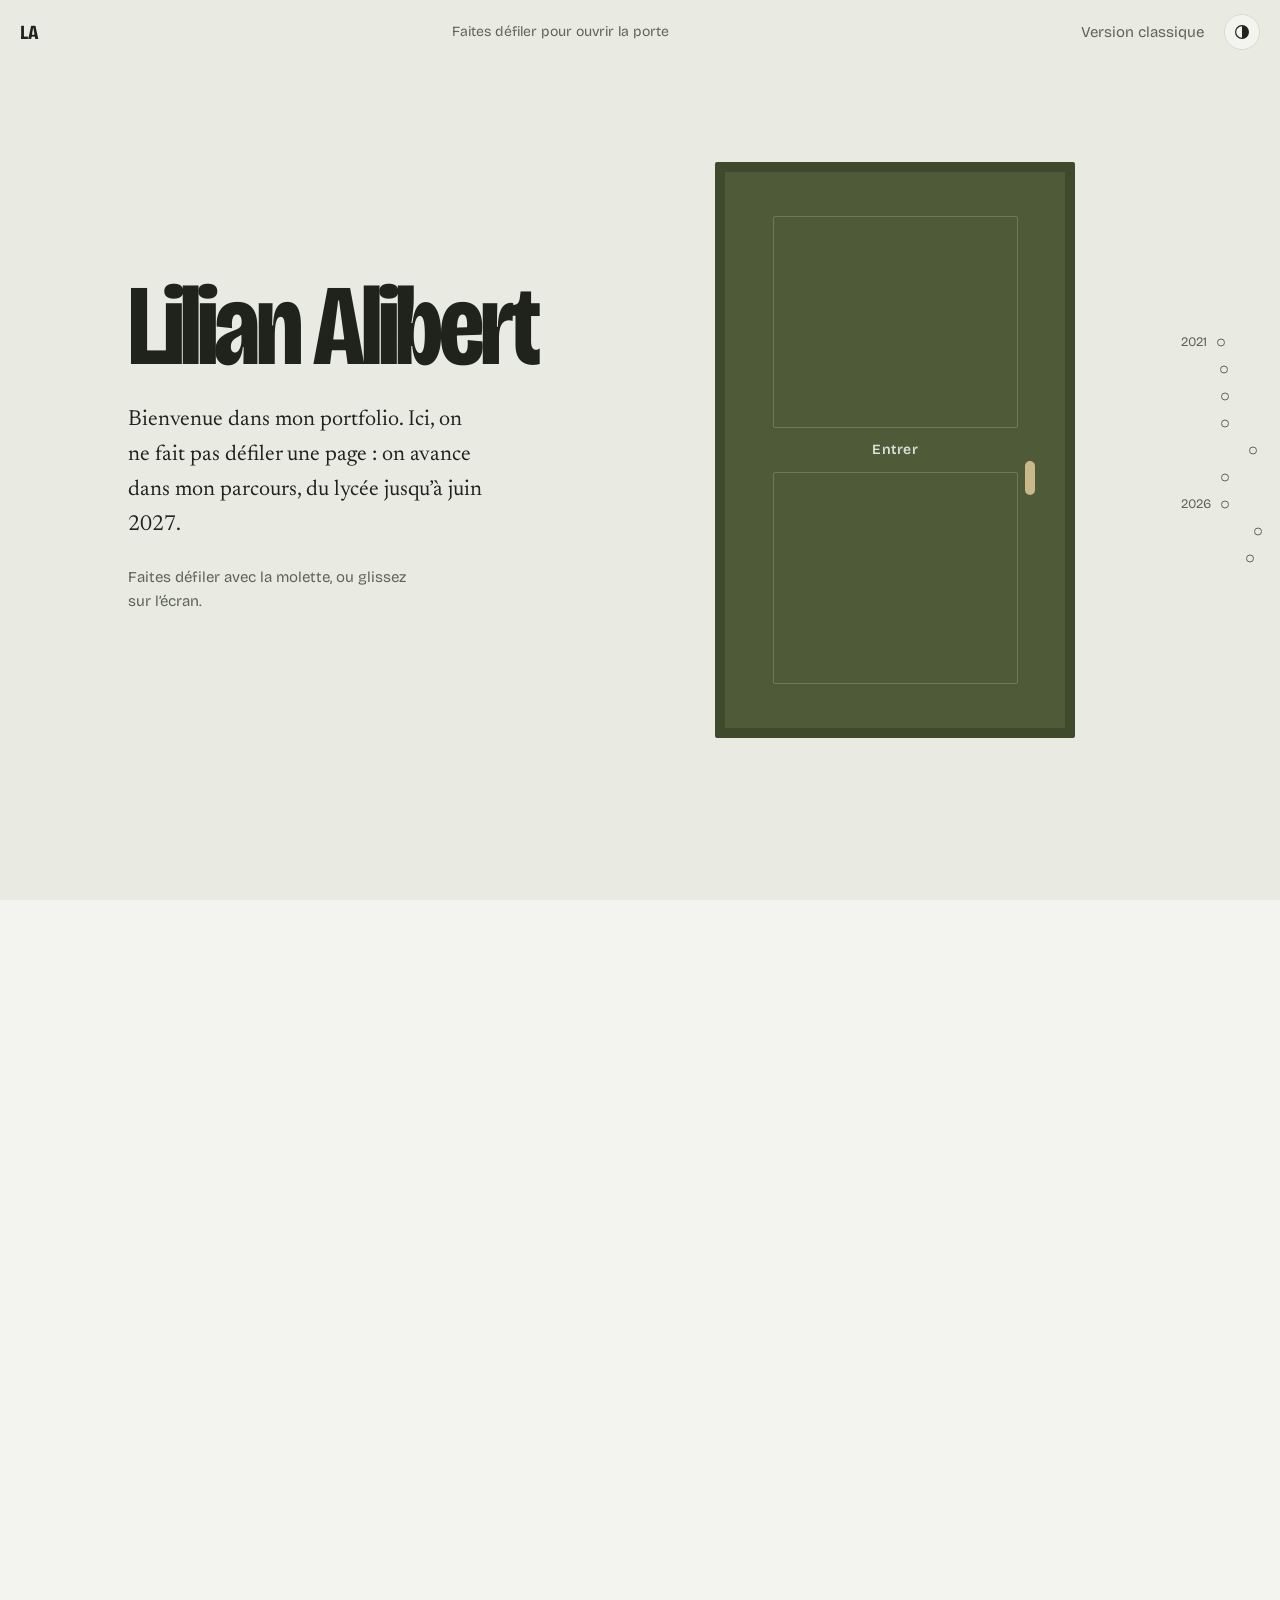
==== voyage/index.html @ 975fdd89 "Ajout du voyage en 3D" ====
<!doctype html>
<html lang="fr">
<head>
<meta charset="utf-8">
<meta name="viewport" content="width=device-width, initial-scale=1">
<title>Le voyage, parcours de Lilian Alibert</title>
<meta name="description" content="Mon parcours en 3D : on avance du lycée jusqu’à juin 2027, porte après porte.">
<link rel="canonical" href="https://alibertlilian16-wq.github.io/voyage/">
<meta property="og:type" content="website">
<meta property="og:locale" content="fr_FR">
<meta property="og:title" content="Le voyage, parcours de Lilian Alibert">
<meta property="og:description" content="Mon parcours en 3D, du lycée jusqu’à juin 2027.">
<meta property="og:url" content="https://alibertlilian16-wq.github.io/voyage/">
<meta property="og:image" content="https://alibertlilian16-wq.github.io/img/apercu.png">
<meta name="theme-color" content="#F3F4F0" media="(prefers-color-scheme: light)">
<meta name="theme-color" content="#161913" media="(prefers-color-scheme: dark)">
<link rel="icon" href="../img/favicon.svg" type="image/svg+xml">
<link rel="preload" href="../fonts/bricolage.woff2" as="font" type="font/woff2" crossorigin>
<link rel="preload" href="../fonts/newsreader.woff2" as="font" type="font/woff2" crossorigin>
<link rel="stylesheet" href="voyage.css">
<script>
  try { var t = localStorage.getItem('theme'); if (t) document.documentElement.dataset.theme = t; } catch (e) {}
  if (matchMedia('(prefers-reduced-motion: reduce)').matches) document.documentElement.classList.add('flat');
</script>
</head>
<body>
<header class="bar">
  <a class="bar__mark" href="../" aria-label="Retour au portfolio">LA</a>
  <p class="bar__hint" id="hint" aria-hidden="true">Faites défiler pour ouvrir la porte</p>
  <a class="bar__link" href="../">Version classique</a>
  <button class="bar__theme" type="button" aria-label="Changer de thème" title="Changer de thème">
    <svg viewBox="0 0 24 24" width="18" height="18" aria-hidden="true"><circle cx="12" cy="12" r="8.5" fill="none" stroke="currentColor" stroke-width="1.6"/><path d="M12 3.5a8.5 8.5 0 0 1 0 17z" fill="currentColor"/></svg>
  </button>
</header>

<div class="track" id="track" aria-hidden="true"></div>

<main class="stage">
<div class="world" id="stage">
  <div class="floor" aria-hidden="true"></div>

  <section class="plane door" aria-labelledby="bienvenue">
    <div class="door__text">
      <h1 id="bienvenue">Lilian Alibert</h1>
      <p>Bienvenue dans mon portfolio. Ici, on ne fait pas défiler une page&nbsp;: on avance dans mon parcours, du lycée jusqu’à juin 2027.</p>
      <p class="door__how">Faites défiler avec la molette, ou glissez sur l’écran.</p>
    </div>
    <div class="door__wall door__wall--l" aria-hidden="true"></div>
    <div class="door__wall door__wall--r" aria-hidden="true"></div>
    <div class="door__wall door__wall--t" aria-hidden="true"></div>
    <div class="door__wall door__wall--b" aria-hidden="true"></div>
    <div class="door__frame" aria-hidden="true">
      <div class="door__leaf"><span class="door__handle"></span><span class="door__plate">Entrer</span></div>
    </div>
  </section>

  <article class="plane station" data-tri="2021-09" data-rail="2021">
    <p class="station__when">2021 – 2024</p>
    <h2>Bac STMG, option mercatique</h2>
    <p class="station__where">Lycée Louis-Rascol, Albi</p>
    <p>Mes premiers cours de marketing et de vente. Je l’obtiens en 2024 avec la mention bien.</p>
    <span class="station__big" aria-hidden="true">2021</span>
  </article>

  <article class="plane station" data-tri="2022-09" data-rail="2022">
    <p class="station__when">2022 – 2023</p>
    <h2>Entraîneur bénévole d’athlétisme</h2>
    <p class="station__where">Athlé Brens-Gaillac</p>
    <p>Pendant une saison, j’entraîne le groupe jeunes du club&nbsp;: je prépare les séances et je les accompagne en compétition. Ma première expérience d’encadrement.</p>
    <span class="station__big" aria-hidden="true">2022</span>
  </article>

  <article class="plane station" data-tri="2023-10" data-rail="2023">
    <p class="station__when">Octobre 2023</p>
    <h2>Une semaine en concession</h2>
    <p class="station__where">Jean Rouyer Automobiles, Les Sables-d’Olonne</p>
    <p>Je suis une vente de voiture de bout en bout, du premier contact avec le client jusqu’à la signature.</p>
    <span class="station__big" aria-hidden="true">2023</span>
  </article>

  <article class="plane station" data-tri="2024-09" data-rail="2024">
    <p class="station__when">Septembre 2024</p>
    <h2>J’entre en BUT Techniques de Commercialisation</h2>
    <p class="station__where">IUT Montpellier-Sète</p>
    <p>Trois ans pour apprendre à vendre, à négocier et à suivre des clients dans la durée. Les deux dernières années, en alternance.</p>
    <span class="station__big" aria-hidden="true">2024</span>
  </article>

  <article class="plane station station--key" data-tri="2024-12" data-rail="Déc. 2024">
    <p class="station__when">Décembre 2024</p>
    <h2>Le déclic</h2>
    <p class="station__where">ERA Immobilier, Gaillac, deux semaines</p>
    <p>Prospection, négociation, vente, montage du dossier&nbsp;: je vois ce qu’une vente représente pour les gens en face, vendeur comme acheteur. C’est là que je décide de faire ce métier.</p>
    <span class="station__big" aria-hidden="true">ERA</span>
  </article>

  <article class="plane station" data-tri="2025-09" data-rail="2025">
    <p class="station__when">Septembre 2025</p>
    <h2>Alternance&nbsp;: je déploie ProxiDon</h2>
    <p class="station__where">Banque Alimentaire de l’Hérault</p>
    <p>Je prospecte des commerces dans tout l’Hérault pour qu’ils donnent leurs invendus à des associations proches, puis je fais en sorte que les dons durent. Pour tenir le rythme des relances, je conçois mon propre outil.</p>
    <blockquote>«&nbsp;Dans le don alimentaire, on ne vend rien. On remercie d’abord, on propose, et on laisse toujours une porte de sortie.&nbsp;»</blockquote>
    <span class="station__big" aria-hidden="true">2025</span>
  </article>

  <article class="plane station" data-tri="2026-03" data-rail="2026">
    <p class="station__when">2026</p>
    <h2>La communication d’une épicerie étudiante</h2>
    <p class="station__where">Banque Alimentaire et RAYON&nbsp;34, Montpellier</p>
    <p>J’audite les réseaux sociaux de la Banque Alimentaire et du RAYON&nbsp;34, son épicerie sociale étudiante, puis j’écris la charte de leurs publications&nbsp;: trois gabarits simples, deux couleurs, un ton.</p>
    <div class="station__swatches" aria-hidden="true"><span style="--c:#3435FF"></span><span style="--c:#FF8200"></span></div>
    <span class="station__big" aria-hidden="true">2026</span>
  </article>

  <article class="plane station" data-tri="2026-09" data-rail="Sept. 2026">
    <p class="station__when">Septembre 2026</p>
    <h2>Je crée La Pierre Juste</h2>
    <p class="station__where">lapierrejuste.fr</p>
    <p>Un site gratuit qui explique les prix de l’immobilier à Montpellier, quartier par quartier, à partir des ventes réellement signées devant notaire. Je le construis seul et je le fais évoluer toute l’année.</p>
    <a class="station__link" href="https://lapierrejuste.fr" rel="noopener">Visiter lapierrejuste.fr</a>
    <span class="station__big" aria-hidden="true">LPJ</span>
  </article>

  <section class="plane station station--end" data-tri="2027-06" data-rail="Juin 2027" aria-labelledby="fin">
    <p class="station__when">21 juin 2027</p>
    <h2 id="fin">La prochaine porte</h2>
    <p>Diplômé, je cherche mon premier poste dans l’immobilier à Montpellier, en CDI&nbsp;: en agence ou chez un promoteur.</p>
    <div class="station__actions">
      <a class="btn btn--main" href="../cv/CV_Lilian_Alibert_Immobilier.pdf" download>Télécharger mon CV</a>
      <a class="btn" href="mailto:alibert.lilian16@gmail.com">M’écrire</a>
    </div>
    <p class="station__mail">alibert.lilian16@gmail.com</p>
    <p class="station__small"><a href="../">Voir la version classique</a> · <a href="#" id="restart">Revenir au début</a></p>
    <span class="station__big" aria-hidden="true">2027</span>
  </section>
</div>
</main>

<nav class="rail" aria-label="Étapes du parcours"><ol id="rail"></ol></nav>

<script src="voyage.js" defer></script>
</body>
</html>
---- voyage/voyage.css ----
@font-face { font-family: "Bricolage"; src: url("../fonts/bricolage.woff2") format("woff2-variations"); font-weight: 200 800; font-stretch: 75% 100%; font-display: swap; }
@font-face { font-family: "Newsreader"; src: url("../fonts/newsreader.woff2") format("woff2-variations"); font-weight: 200 800; font-display: swap; }
@font-face { font-family: "Newsreader"; src: url("../fonts/newsreader-italic.woff2") format("woff2-variations"); font-weight: 200 800; font-style: italic; font-display: swap; }

/* Un couloir en profondeur : la molette fait avancer la caméra, les étapes arrivent face à soi. */
:root {
  --bg: #F3F4F0; --surface: #FFFFFF; --ink: #1F231C; --muted: #5F6556;
  --line: #D6DACC; --olive: #4F5B38; --olive-soft: #E1E6D5; --on-olive: #F6F7F2;
  --wall: #E9EBE3; --door: #4F5B38; --door-edge: #3E4A2B; --glow: #FFF6DE;
  --display: "Bricolage", "Helvetica Neue", Arial, sans-serif;
  --text: "Newsreader", Georgia, serif;
  color-scheme: light;
}
@media (prefers-color-scheme: dark) {
  :root:not([data-theme="light"]) {
    --bg: #161913; --surface: #1E221A; --ink: #E7E9E0; --muted: #A2A897; --line: #2E3427;
    --olive: #AEBB82; --olive-soft: #283020; --on-olive: #161913;
    --wall: #1B1F17; --door: #3E4A2B; --door-edge: #2C3520; --glow: #4A4632;
    color-scheme: dark;
  }
}
:root[data-theme="dark"] {
  --bg: #161913; --surface: #1E221A; --ink: #E7E9E0; --muted: #A2A897; --line: #2E3427;
  --olive: #AEBB82; --olive-soft: #283020; --on-olive: #161913;
  --wall: #1B1F17; --door: #3E4A2B; --door-edge: #2C3520; --glow: #4A4632;
  color-scheme: dark;
}

*, *::before, *::after { box-sizing: border-box; }
html { -webkit-text-size-adjust: 100%; }
body { margin: 0; background: var(--bg); color: var(--ink); font: 19px/1.6 var(--text); }
a { color: inherit; }
:focus-visible { outline: 2px solid var(--olive); outline-offset: 3px; border-radius: 4px; }
h1, h2 { font-family: var(--display); margin: 0; letter-spacing: -0.02em; }
p { margin: 0 0 .8em; }

/* Barre du haut */
.bar { position: fixed; z-index: 20; top: 0; left: 0; right: 0; display: flex; align-items: center; gap: 20px; padding: 14px max(20px, env(safe-area-inset-right, 0px)) 14px max(20px, env(safe-area-inset-left, 0px)); font-family: var(--display); }
.bar__mark { font-weight: 700; font-stretch: 80%; font-size: 20px; text-decoration: none; }
.bar__hint { margin: 0 auto; font-size: 14px; color: var(--muted); transition: opacity .4s; }
.bar__link { font-size: 15px; color: var(--muted); text-decoration: none; }
.bar__link:hover { color: var(--ink); }
.bar__theme { background: var(--bg); border: 1px solid var(--line); color: var(--ink); width: 36px; height: 36px; border-radius: 50%; display: grid; place-items: center; cursor: pointer; }

/* La piste de défilement donne la hauteur ; la scène reste fixe. */
.track { position: relative; width: 1px; pointer-events: none; }
.track i { position: absolute; left: 0; height: 1px; width: 1px; }


.stage { position: fixed; inset: 0; overflow: hidden; perspective: 1000px; perspective-origin: 50% 45%; }
.world { position: absolute; inset: 0; transform-style: preserve-3d; }
.plane { position: absolute; left: 50%; top: 50%; transform-style: preserve-3d; will-change: transform, opacity; backface-visibility: hidden; }

/* Le sol : des lignes qui défilent vers soi */
.floor {
  position: absolute; left: 50%; top: calc(50% + 34vh); width: 400vw; height: 7000px; margin-left: -200vw;
  transform-origin: 50% 0; transform: rotateX(-90deg);
  background-image: linear-gradient(var(--line) 1px, transparent 1px), linear-gradient(90deg, var(--line) 1px, transparent 1px);
  background-size: 180px 180px;
  -webkit-mask-image: linear-gradient(to bottom, #000 0%, rgba(0,0,0,.6) 30%, transparent 75%);
          mask-image: linear-gradient(to bottom, #000 0%, rgba(0,0,0,.6) 30%, transparent 75%);
}

/* La porte d'entrée */
.door { width: 100vw; height: 100vh; margin: -50vh 0 0 -50vw; }
.door { --fw: min(30vw, 360px); --fh: min(64vh, 620px); --fr: 16vw; --fy: 50vh; }
.door__wall { position: absolute; background: var(--wall); }
.door__wall--l { left: 0; top: 0; bottom: 0; right: calc(var(--fr) + var(--fw)); }
.door__wall--r { right: 0; top: 0; bottom: 0; width: var(--fr); }
.door__wall--t { right: var(--fr); width: var(--fw); top: 0; height: calc(var(--fy) - var(--fh) / 2); }
.door__wall--b { right: var(--fr); width: var(--fw); bottom: 0; top: calc(var(--fy) + var(--fh) / 2); }
.door__frame {
  position: absolute; right: var(--fr); top: calc(var(--fy) - var(--fh) / 2); width: var(--fw); height: var(--fh);
  box-shadow: inset 0 0 0 10px var(--door-edge);
  background: radial-gradient(ellipse at 50% 65%, color-mix(in srgb, var(--glow) 75%, transparent), transparent 72%);
  transform-style: preserve-3d; border-radius: 2px;
}
.door__leaf {
  position: absolute; inset: 10px; background: var(--door); transform-origin: 0 50%;
  transform: rotateY(calc(var(--open, 0) * -104deg)); backface-visibility: visible;
  box-shadow: inset 0 0 0 1px rgba(0,0,0,.15), inset 0 -40% 0 0 rgba(0,0,0,.04);
}
.door__leaf::before, .door__leaf::after { content: ""; position: absolute; left: 14%; right: 14%; border: 1px solid rgba(255,255,255,.18); border-radius: 2px; }
.door__leaf::before { top: 8%; height: 38%; }
.door__leaf::after { bottom: 8%; height: 38%; }
.door__handle { position: absolute; right: 9%; top: 52%; width: 10px; height: 34px; border-radius: 6px; background: #C9B98A; }
.door__plate { position: absolute; left: 50%; top: 50%; transform: translate(-50%, -50%); font: 600 14px/1 var(--display); color: var(--on-olive); letter-spacing: .04em; opacity: .85; }
.door__text { position: absolute; z-index: 2; left: max(24px, 10vw); top: 50%; transform: translateY(-50%); max-width: min(46vw, 560px); z-index: 1; }
.door__text h1 { font-size: clamp(56px, 9vw, 128px); line-height: .88; font-weight: 700; font-stretch: 78%; letter-spacing: -.035em; margin-bottom: 26px; }
.door__text p { font-size: clamp(19px, 1.7vw, 22px); max-width: 30ch; }
.door__how { font-family: var(--display); font-size: 15px !important; color: var(--muted); margin-top: 22px; }

/* Les étapes */
.station { width: min(560px, 86vw); padding: 30px 32px 28px; background: var(--surface); border: 1px solid var(--line); border-radius: 16px; box-shadow: 0 40px 80px -60px rgba(31, 35, 28, .5); }
.station h2 { font-size: clamp(28px, 3vw, 38px); font-stretch: 86%; line-height: 1.05; margin-bottom: 8px; text-wrap: balance; }
.station__when { font: 600 15px/1 var(--display); color: var(--olive); margin-bottom: 14px; }
.station__where { font: 15px/1.3 var(--display); color: var(--muted); margin-bottom: 16px; }
.station p:last-of-type { margin-bottom: 0; }
.station blockquote { margin: 16px 0 0; padding-left: 16px; border-left: 3px solid var(--olive); font-style: italic; color: var(--muted); }
.station__big {
  position: absolute; z-index: -1; top: -0.62em; right: -0.12em; transform: translateZ(-260px);
  font: 700 clamp(140px, 17vw, 260px)/1 var(--display); font-stretch: 75%; letter-spacing: -.04em;
  color: transparent; -webkit-text-stroke: 1.5px var(--line); pointer-events: none; white-space: nowrap;
}
.station[data-side="right"] .station__big { right: auto; left: -0.12em; }
.station__swatches { display: flex; gap: 8px; margin-top: 18px; }
.station__swatches span { width: 56px; height: 36px; border-radius: 8px; background: var(--c); }
.station__link { display: inline-block; margin-top: 14px; font: 600 17px var(--display); color: var(--olive); text-underline-offset: 4px; }
.station--key { border-color: var(--olive); }
.station--key h2 { font-size: clamp(40px, 4.4vw, 56px); }

.station--end { text-align: left; border-color: var(--olive); background: linear-gradient(var(--surface), var(--surface)) padding-box; }
.station--end h2 { font-size: clamp(36px, 4vw, 52px); }
.station__actions { display: flex; flex-wrap: wrap; gap: 8px; margin: 20px 0 12px; }
.station__mail { font: 600 17px var(--display); user-select: all; margin: 0 0 14px !important; }
.station__small { font: 14px var(--display); color: var(--muted); }
.btn { font: 600 16px/1 var(--display); display: inline-flex; padding: 13px 18px; border-radius: 999px; border: 1px solid var(--ink); color: var(--ink); text-decoration: none; }
.btn:hover { background: var(--olive-soft); }
.btn--main { background: var(--olive); border-color: var(--olive); color: var(--on-olive); }
.btn--main:hover { background: var(--ink); color: var(--bg); }

/* Le fil des étapes, à droite */
.rail { position: fixed; z-index: 20; right: max(18px, env(safe-area-inset-right, 0px)); top: 50%; transform: translateY(-50%); }
.rail ol { list-style: none; margin: 0; padding: 0; display: grid; gap: 4px; }
.rail button { all: unset; cursor: pointer; display: flex; align-items: center; justify-content: flex-end; gap: 10px; font: 13px/1 var(--display); color: var(--muted); padding: 5px 0; }
.rail button::after { content: ""; width: 8px; height: 8px; border-radius: 50%; border: 1px solid var(--muted); transition: background .2s, transform .2s; }
.rail button span { opacity: 0; transform: translateX(6px); transition: opacity .2s, transform .2s; }
.rail:hover button span, .rail button:focus-visible span, .rail button[aria-current="step"] span { opacity: 1; transform: none; }
.rail button[aria-current="step"] { color: var(--ink); }
.rail button[aria-current="step"]::after { background: var(--olive); border-color: var(--olive); transform: scale(1.3); }

@media (max-width: 760px) {
  .stage { perspective: 800px; }
  .door { --fw: 46vw; --fh: 42vh; --fr: 27vw; --fy: 66vh; }
  .door__text { left: 24px; right: 24px; top: 15vh; transform: none; max-width: none; }
  .door__text h1 { font-size: 60px; margin-bottom: 14px; }
  .door__text p { font-size: 17px; }
  .door__how { display: none; }
  .station { padding: 24px 22px; }
  .station__big { font-size: 130px; }
  .rail { display: none; }
  .bar__hint { display: none; }
}

/* Mouvement réduit : le parcours devient une simple page. */
.flat .world { position: static; transform-style: flat; display: grid; gap: 28px; justify-items: center; }
.flat .stage { position: static; perspective: none; overflow: visible; padding: 96px 20px 60px; display: grid; gap: 28px; justify-items: center; }
.flat .plane { position: static; transform: none !important; opacity: 1 !important; visibility: visible !important; margin: 0; }
.flat .floor, .flat .door__frame, .flat .door__wall, .flat .door__how, .flat .rail, .flat .track, .flat .station__big, .flat .bar__hint { display: none; }
.flat .door { width: auto; height: auto; }
.flat .door__text { position: static; transform: none; max-width: 560px; }
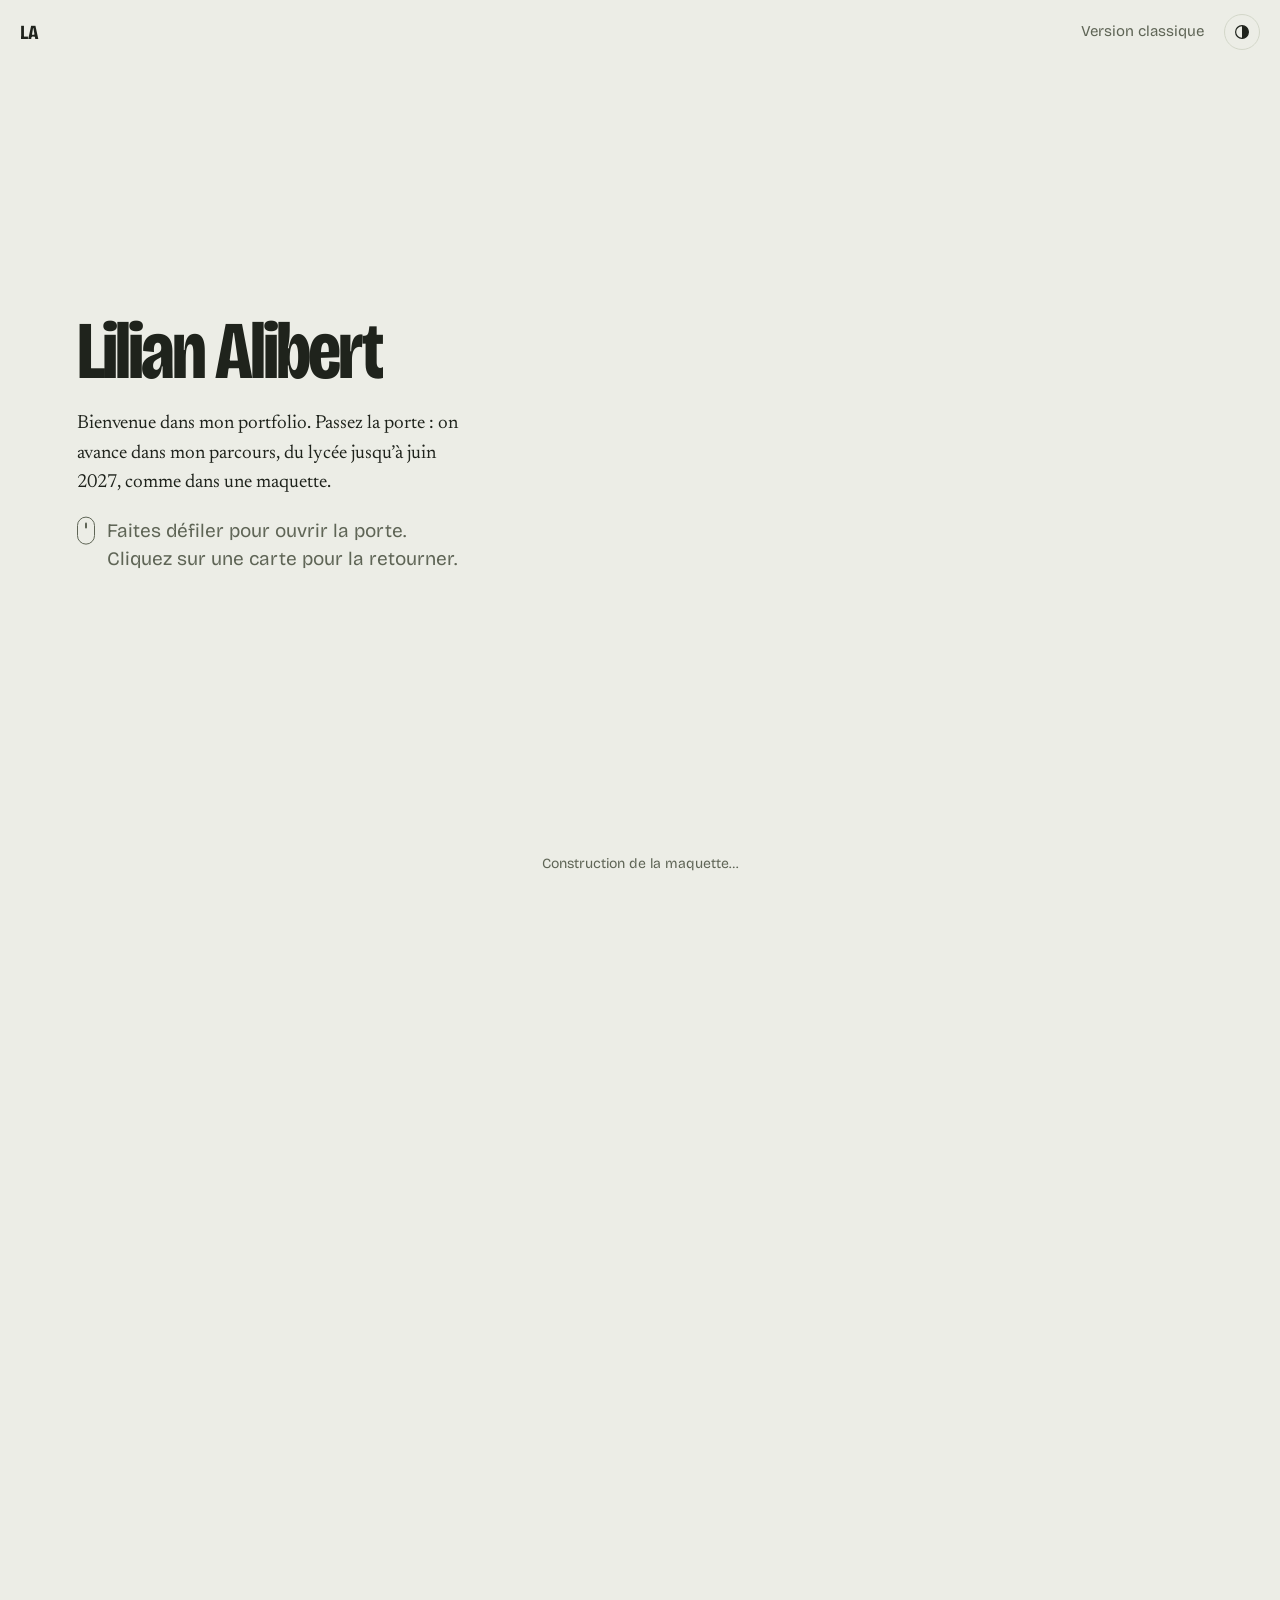
==== commit 23147a3a: "Voyage en vraie 3D (Three.js)" ====
--- a/voyage/index.html
+++ b/voyage/index.html
@@ -4,7 +4,7 @@
 <meta charset="utf-8">
 <meta name="viewport" content="width=device-width, initial-scale=1">
 <title>Le voyage, parcours de Lilian Alibert</title>
-<meta name="description" content="Mon parcours en 3D : on avance du lycée jusqu’à juin 2027, porte après porte.">
+<meta name="description" content="Mon parcours en 3D : on passe la porte et on avance dans une maquette, du lycée jusqu’à juin 2027.">
 <link rel="canonical" href="https://alibertlilian16-wq.github.io/voyage/">
 <meta property="og:type" content="website">
 <meta property="og:locale" content="fr_FR">
@@ -12,132 +12,205 @@
 <meta property="og:description" content="Mon parcours en 3D, du lycée jusqu’à juin 2027.">
 <meta property="og:url" content="https://alibertlilian16-wq.github.io/voyage/">
 <meta property="og:image" content="https://alibertlilian16-wq.github.io/img/apercu.png">
-<meta name="theme-color" content="#F3F4F0" media="(prefers-color-scheme: light)">
+<meta name="theme-color" content="#ECEDE6" media="(prefers-color-scheme: light)">
 <meta name="theme-color" content="#161913" media="(prefers-color-scheme: dark)">
 <link rel="icon" href="../img/favicon.svg" type="image/svg+xml">
 <link rel="preload" href="../fonts/bricolage.woff2" as="font" type="font/woff2" crossorigin>
 <link rel="preload" href="../fonts/newsreader.woff2" as="font" type="font/woff2" crossorigin>
+<link rel="modulepreload" href="lib/three.module.min.js">
 <link rel="stylesheet" href="voyage.css">
 <script>
   try { var t = localStorage.getItem('theme'); if (t) document.documentElement.dataset.theme = t; } catch (e) {}
   if (matchMedia('(prefers-reduced-motion: reduce)').matches) document.documentElement.classList.add('flat');
+  else document.documentElement.classList.add('loading');
 </script>
+<script type="importmap">{ "imports": { "three": "./lib/three.module.min.js" } }</script>
 </head>
 <body>
 <header class="bar">
   <a class="bar__mark" href="../" aria-label="Retour au portfolio">LA</a>
-  <p class="bar__hint" id="hint" aria-hidden="true">Faites défiler pour ouvrir la porte</p>
+  <p class="bar__now" id="now" aria-live="polite"></p>
   <a class="bar__link" href="../">Version classique</a>
   <button class="bar__theme" type="button" aria-label="Changer de thème" title="Changer de thème">
     <svg viewBox="0 0 24 24" width="18" height="18" aria-hidden="true"><circle cx="12" cy="12" r="8.5" fill="none" stroke="currentColor" stroke-width="1.6"/><path d="M12 3.5a8.5 8.5 0 0 1 0 17z" fill="currentColor"/></svg>
   </button>
 </header>
 
+<canvas id="scene" aria-hidden="true"></canvas>
 <div class="track" id="track" aria-hidden="true"></div>
 
-<main class="stage">
-<div class="world" id="stage">
-  <div class="floor" aria-hidden="true"></div>
-
-  <section class="plane door" aria-labelledby="bienvenue">
-    <div class="door__text">
-      <h1 id="bienvenue">Lilian Alibert</h1>
-      <p>Bienvenue dans mon portfolio. Ici, on ne fait pas défiler une page&nbsp;: on avance dans mon parcours, du lycée jusqu’à juin 2027.</p>
-      <p class="door__how">Faites défiler avec la molette, ou glissez sur l’écran.</p>
-    </div>
-    <div class="door__wall door__wall--l" aria-hidden="true"></div>
-    <div class="door__wall door__wall--r" aria-hidden="true"></div>
-    <div class="door__wall door__wall--t" aria-hidden="true"></div>
-    <div class="door__wall door__wall--b" aria-hidden="true"></div>
-    <div class="door__frame" aria-hidden="true">
-      <div class="door__leaf"><span class="door__handle"></span><span class="door__plate">Entrer</span></div>
+<section class="intro" id="intro" aria-labelledby="bienvenue">
+  <h1 id="bienvenue">Lilian Alibert</h1>
+  <p>Bienvenue dans mon portfolio. Passez la porte&nbsp;: on avance dans mon parcours, du lycée jusqu’à juin 2027, comme dans une maquette.</p>
+  <p class="intro__how"><span class="intro__wheel" aria-hidden="true"></span>Faites défiler pour ouvrir la porte. Cliquez sur une carte pour la retourner.</p>
+</section>
+
+<main class="cards" id="cards">
+  <article class="card" data-tri="2021-09" data-rail="2021" data-year="2021" data-prop="lycee">
+    <div class="card__inner">
+      <div class="card__face card__front">
+        <p class="card__when">2021 – 2024</p>
+        <h2>Bac STMG, option mercatique</h2>
+        <p class="card__where">Lycée Louis-Rascol, Albi</p>
+        <p>Mes premiers cours de marketing et de vente. Je l’obtiens en 2024 avec la mention bien.</p>
+        <button class="card__flip" type="button">Ce que j’en retiens</button>
+      </div>
+      <div class="card__face card__back">
+        <p class="card__when">Ce que j’en retiens</p>
+        <p>La filière sciences et technologies du management et de la gestion&nbsp;: gestion, droit, économie, et en option la mercatique, le marketing appliqué.</p>
+        <ul class="card__tags"><li>Mercatique</li><li>Gestion</li><li>Communication</li></ul>
+        <button class="card__flip" type="button">Retourner la carte</button>
+      </div>
+    </div>
+  </article>
+
+  <article class="card" data-tri="2022-09" data-rail="2022" data-year="2022" data-prop="athle">
+    <div class="card__inner">
+      <div class="card__face card__front">
+        <p class="card__when">2022 – 2023</p>
+        <h2>Entraîneur bénévole d’athlétisme</h2>
+        <p class="card__where">Athlé Brens-Gaillac</p>
+        <p>Pendant une saison, j’entraîne le groupe jeunes du club&nbsp;: je prépare les séances et je les accompagne en compétition.</p>
+        <button class="card__flip" type="button">Ce que j’en retiens</button>
+      </div>
+      <div class="card__face card__back">
+        <p class="card__when">Ce que j’en retiens</p>
+        <p>Ma première vraie expérience d’encadrement&nbsp;: concevoir et coordonner les programmes d’un groupe, puis l’accompagner jusqu’en compétition.</p>
+        <ul class="card__tags"><li>Encadrement</li><li>Organisation</li><li>Pédagogie</li></ul>
+        <button class="card__flip" type="button">Retourner la carte</button>
+      </div>
+    </div>
+  </article>
+
+  <article class="card" data-tri="2023-10" data-rail="2023" data-year="2023" data-prop="auto">
+    <div class="card__inner">
+      <div class="card__face card__front">
+        <p class="card__when">Octobre 2023</p>
+        <h2>Une semaine en concession</h2>
+        <p class="card__where">Jean Rouyer Automobiles, Les Sables-d’Olonne</p>
+        <p>Je suis une vente de voiture de bout en bout, du premier contact avec le client jusqu’à la signature.</p>
+        <button class="card__flip" type="button">Ce que j’en retiens</button>
+      </div>
+      <div class="card__face card__back">
+        <p class="card__when">Ce que j’en retiens</p>
+        <p>Une immersion auprès des équipes commerciales et de l’accueil, pour voir comment une vente se construit, étape par étape.</p>
+        <ul class="card__tags"><li>Communication</li><li>Négociation</li></ul>
+        <button class="card__flip" type="button">Retourner la carte</button>
+      </div>
+    </div>
+  </article>
+
+  <article class="card" data-tri="2024-09" data-rail="2024" data-year="2024" data-prop="iut">
+    <div class="card__inner">
+      <div class="card__face card__front">
+        <p class="card__when">Septembre 2024</p>
+        <h2>J’entre en BUT Techniques de Commercialisation</h2>
+        <p class="card__where">IUT Montpellier-Sète</p>
+        <p>Trois ans pour apprendre à vendre, à négocier et à suivre des clients dans la durée. Les deux dernières années, en alternance.</p>
+        <button class="card__flip" type="button">Ce que j’en retiens</button>
+      </div>
+      <div class="card__face card__back">
+        <p class="card__when">Ce que j’y apprends</p>
+        <p>Parcours business développement et management de la relation client. Chaque semestre, des projets sur des cas d’entreprise réels, les SAÉ.</p>
+        <ul class="card__tags"><li>Marketing</li><li>Vente et négociation</li><li>Business développement</li><li>Relation client</li></ul>
+        <button class="card__flip" type="button">Retourner la carte</button>
+      </div>
+    </div>
+  </article>
+
+  <article class="card card--key" data-tri="2024-12" data-rail="Déc. 2024" data-year="ERA" data-prop="era">
+    <div class="card__inner">
+      <div class="card__face card__front">
+        <p class="card__when">Décembre 2024</p>
+        <h2>Le déclic</h2>
+        <p class="card__where">ERA Immobilier, Gaillac, deux semaines</p>
+        <p>Prospection, négociation, vente, montage du dossier&nbsp;: je vois ce qu’une vente représente pour les gens en face, vendeur comme acheteur. C’est là que je décide de faire ce métier.</p>
+        <button class="card__flip" type="button">Ce que j’en retiens</button>
+      </div>
+      <div class="card__face card__back">
+        <p class="card__when">Ce que j’en retiens</p>
+        <p>Les grandes étapes d’une transaction, en observation puis en pratique, et la diffusion des annonces de l’agence sur les portails et le site vitrine.</p>
+        <ul class="card__tags"><li>Prospection</li><li>Transaction immobilière</li><li>Diffusion d’annonces</li></ul>
+        <button class="card__flip" type="button">Retourner la carte</button>
+      </div>
+    </div>
+  </article>
+
+  <article class="card" data-tri="2025-09" data-rail="2025" data-year="2025" data-prop="ba">
+    <div class="card__inner">
+      <div class="card__face card__front">
+        <p class="card__when">Septembre 2025</p>
+        <h2>Alternance&nbsp;: je déploie ProxiDon</h2>
+        <p class="card__where">Banque Alimentaire de l’Hérault</p>
+        <p>Je prospecte des commerces dans tout l’Hérault pour qu’ils donnent leurs invendus à des associations proches, puis je fais en sorte que les dons durent.</p>
+        <button class="card__flip" type="button">Ce que j’en retiens</button>
+      </div>
+      <div class="card__face card__back">
+        <p class="card__when">Ce que j’en retiens</p>
+        <blockquote>«&nbsp;Dans le don alimentaire, on ne vend rien. On remercie d’abord, on propose, et on laisse toujours une porte de sortie.&nbsp;»</blockquote>
+        <p>Pour tenir le rythme des relances, j’ai conçu mon propre outil de prospection.</p>
+        <ul class="card__tags"><li>Prospection B2B</li><li>Relation client</li><li>Analyse de données</li></ul>
+        <button class="card__flip" type="button">Retourner la carte</button>
+      </div>
+    </div>
+  </article>
+
+  <article class="card" data-tri="2026-03" data-rail="2026" data-year="2026" data-prop="rayon">
+    <div class="card__inner">
+      <div class="card__face card__front">
+        <p class="card__when">2026</p>
+        <h2>La communication d’une épicerie étudiante</h2>
+        <p class="card__where">Banque Alimentaire et RAYON&nbsp;34, Montpellier</p>
+        <p>J’audite les réseaux sociaux de la Banque Alimentaire et du RAYON&nbsp;34, son épicerie sociale étudiante, puis j’écris la charte de leurs publications.</p>
+        <button class="card__flip" type="button">Ce que j’en retiens</button>
+      </div>
+      <div class="card__face card__back">
+        <p class="card__when">La charte</p>
+        <p>Trois gabarits simples, deux couleurs, un ton. Une note de synthèse présentée au bureau de l’association.</p>
+        <div class="card__swatches" aria-hidden="true"><span style="--c:#3435FF"></span><span style="--c:#FF8200"></span></div>
+        <button class="card__flip" type="button">Retourner la carte</button>
+      </div>
+    </div>
+  </article>
+
+  <article class="card" data-tri="2026-09" data-rail="Sept. 2026" data-year="LPJ" data-prop="lpj">
+    <div class="card__inner">
+      <div class="card__face card__front">
+        <p class="card__when">Septembre 2026</p>
+        <h2>Je crée La Pierre Juste</h2>
+        <p class="card__where">lapierrejuste.fr</p>
+        <p>Un site gratuit qui explique les prix de l’immobilier à Montpellier, quartier par quartier, à partir des ventes réellement signées devant notaire.</p>
+        <button class="card__flip" type="button">Comment c’est fait</button>
+      </div>
+      <div class="card__face card__back">
+        <p class="card__when">Comment c’est fait</p>
+        <p>Créé seul&nbsp;: données publiques DVF nettoyées et rattachées aux quartiers, comparateur de prix qui calcule dans le navigateur, articles pratiques. Astro, GitHub, Cloudflare Pages, aucun cookie.</p>
+        <a class="card__link" href="https://lapierrejuste.fr" rel="noopener">Visiter lapierrejuste.fr</a>
+        <button class="card__flip" type="button">Retourner la carte</button>
+      </div>
+    </div>
+  </article>
+
+  <section class="card card--end" data-tri="2027-06" data-rail="Juin 2027" data-year="2027" data-prop="fin" aria-labelledby="fin">
+    <div class="card__inner">
+      <div class="card__face card__front">
+        <p class="card__when">21 juin 2027</p>
+        <h2 id="fin">La prochaine porte</h2>
+        <p>Diplômé, je cherche mon premier poste dans l’immobilier à Montpellier, en CDI&nbsp;: en agence ou chez un promoteur.</p>
+        <div class="card__actions">
+          <a class="btn btn--main" href="../cv/CV_Lilian_Alibert_Immobilier.pdf" download>Télécharger mon CV</a>
+          <a class="btn" href="mailto:alibert.lilian16@gmail.com">M’écrire</a>
+        </div>
+        <p class="card__mail">alibert.lilian16@gmail.com</p>
+        <p class="card__small"><a href="../">Version classique</a> · <a href="#" id="restart">Revenir au début</a></p>
+      </div>
     </div>
   </section>
-
-  <article class="plane station" data-tri="2021-09" data-rail="2021">
-    <p class="station__when">2021 – 2024</p>
-    <h2>Bac STMG, option mercatique</h2>
-    <p class="station__where">Lycée Louis-Rascol, Albi</p>
-    <p>Mes premiers cours de marketing et de vente. Je l’obtiens en 2024 avec la mention bien.</p>
-    <span class="station__big" aria-hidden="true">2021</span>
-  </article>
-
-  <article class="plane station" data-tri="2022-09" data-rail="2022">
-    <p class="station__when">2022 – 2023</p>
-    <h2>Entraîneur bénévole d’athlétisme</h2>
-    <p class="station__where">Athlé Brens-Gaillac</p>
-    <p>Pendant une saison, j’entraîne le groupe jeunes du club&nbsp;: je prépare les séances et je les accompagne en compétition. Ma première expérience d’encadrement.</p>
-    <span class="station__big" aria-hidden="true">2022</span>
-  </article>
-
-  <article class="plane station" data-tri="2023-10" data-rail="2023">
-    <p class="station__when">Octobre 2023</p>
-    <h2>Une semaine en concession</h2>
-    <p class="station__where">Jean Rouyer Automobiles, Les Sables-d’Olonne</p>
-    <p>Je suis une vente de voiture de bout en bout, du premier contact avec le client jusqu’à la signature.</p>
-    <span class="station__big" aria-hidden="true">2023</span>
-  </article>
-
-  <article class="plane station" data-tri="2024-09" data-rail="2024">
-    <p class="station__when">Septembre 2024</p>
-    <h2>J’entre en BUT Techniques de Commercialisation</h2>
-    <p class="station__where">IUT Montpellier-Sète</p>
-    <p>Trois ans pour apprendre à vendre, à négocier et à suivre des clients dans la durée. Les deux dernières années, en alternance.</p>
-    <span class="station__big" aria-hidden="true">2024</span>
-  </article>
-
-  <article class="plane station station--key" data-tri="2024-12" data-rail="Déc. 2024">
-    <p class="station__when">Décembre 2024</p>
-    <h2>Le déclic</h2>
-    <p class="station__where">ERA Immobilier, Gaillac, deux semaines</p>
-    <p>Prospection, négociation, vente, montage du dossier&nbsp;: je vois ce qu’une vente représente pour les gens en face, vendeur comme acheteur. C’est là que je décide de faire ce métier.</p>
-    <span class="station__big" aria-hidden="true">ERA</span>
-  </article>
-
-  <article class="plane station" data-tri="2025-09" data-rail="2025">
-    <p class="station__when">Septembre 2025</p>
-    <h2>Alternance&nbsp;: je déploie ProxiDon</h2>
-    <p class="station__where">Banque Alimentaire de l’Hérault</p>
-    <p>Je prospecte des commerces dans tout l’Hérault pour qu’ils donnent leurs invendus à des associations proches, puis je fais en sorte que les dons durent. Pour tenir le rythme des relances, je conçois mon propre outil.</p>
-    <blockquote>«&nbsp;Dans le don alimentaire, on ne vend rien. On remercie d’abord, on propose, et on laisse toujours une porte de sortie.&nbsp;»</blockquote>
-    <span class="station__big" aria-hidden="true">2025</span>
-  </article>
-
-  <article class="plane station" data-tri="2026-03" data-rail="2026">
-    <p class="station__when">2026</p>
-    <h2>La communication d’une épicerie étudiante</h2>
-    <p class="station__where">Banque Alimentaire et RAYON&nbsp;34, Montpellier</p>
-    <p>J’audite les réseaux sociaux de la Banque Alimentaire et du RAYON&nbsp;34, son épicerie sociale étudiante, puis j’écris la charte de leurs publications&nbsp;: trois gabarits simples, deux couleurs, un ton.</p>
-    <div class="station__swatches" aria-hidden="true"><span style="--c:#3435FF"></span><span style="--c:#FF8200"></span></div>
-    <span class="station__big" aria-hidden="true">2026</span>
-  </article>
-
-  <article class="plane station" data-tri="2026-09" data-rail="Sept. 2026">
-    <p class="station__when">Septembre 2026</p>
-    <h2>Je crée La Pierre Juste</h2>
-    <p class="station__where">lapierrejuste.fr</p>
-    <p>Un site gratuit qui explique les prix de l’immobilier à Montpellier, quartier par quartier, à partir des ventes réellement signées devant notaire. Je le construis seul et je le fais évoluer toute l’année.</p>
-    <a class="station__link" href="https://lapierrejuste.fr" rel="noopener">Visiter lapierrejuste.fr</a>
-    <span class="station__big" aria-hidden="true">LPJ</span>
-  </article>
-
-  <section class="plane station station--end" data-tri="2027-06" data-rail="Juin 2027" aria-labelledby="fin">
-    <p class="station__when">21 juin 2027</p>
-    <h2 id="fin">La prochaine porte</h2>
-    <p>Diplômé, je cherche mon premier poste dans l’immobilier à Montpellier, en CDI&nbsp;: en agence ou chez un promoteur.</p>
-    <div class="station__actions">
-      <a class="btn btn--main" href="../cv/CV_Lilian_Alibert_Immobilier.pdf" download>Télécharger mon CV</a>
-      <a class="btn" href="mailto:alibert.lilian16@gmail.com">M’écrire</a>
-    </div>
-    <p class="station__mail">alibert.lilian16@gmail.com</p>
-    <p class="station__small"><a href="../">Voir la version classique</a> · <a href="#" id="restart">Revenir au début</a></p>
-    <span class="station__big" aria-hidden="true">2027</span>
-  </section>
-</div>
 </main>
 
 <nav class="rail" aria-label="Étapes du parcours"><ol id="rail"></ol></nav>
-
-<script src="voyage.js" defer></script>
+<p class="loader" aria-hidden="true">Construction de la maquette…</p>
+
+<script type="module" src="voyage.js"></script>
 </body>
 </html>
--- a/voyage/voyage.css
+++ b/voyage/voyage.css
@@ -2,150 +2,134 @@
 @font-face { font-family: "Newsreader"; src: url("../fonts/newsreader.woff2") format("woff2-variations"); font-weight: 200 800; font-display: swap; }
 @font-face { font-family: "Newsreader"; src: url("../fonts/newsreader-italic.woff2") format("woff2-variations"); font-weight: 200 800; font-style: italic; font-display: swap; }
 
-/* Un couloir en profondeur : la molette fait avancer la caméra, les étapes arrivent face à soi. */
+/* Une maquette d'architecte qu'on traverse : sol clair, volumes en pierre, accents olive. */
 :root {
-  --bg: #F3F4F0; --surface: #FFFFFF; --ink: #1F231C; --muted: #5F6556;
-  --line: #D6DACC; --olive: #4F5B38; --olive-soft: #E1E6D5; --on-olive: #F6F7F2;
-  --wall: #E9EBE3; --door: #4F5B38; --door-edge: #3E4A2B; --glow: #FFF6DE;
+  --bg: #ECEDE6; --surface: #FFFFFF; --ink: #1F231C; --muted: #5F6556; --line: #D2D6C8;
+  --olive: #4F5B38; --olive-soft: #E1E6D5; --on-olive: #F6F7F2;
+  --model: #F4F2EA; --ground: #E3E5DB; --glow: #FFE9B8;
   --display: "Bricolage", "Helvetica Neue", Arial, sans-serif;
   --text: "Newsreader", Georgia, serif;
   color-scheme: light;
 }
 @media (prefers-color-scheme: dark) {
   :root:not([data-theme="light"]) {
-    --bg: #161913; --surface: #1E221A; --ink: #E7E9E0; --muted: #A2A897; --line: #2E3427;
-    --olive: #AEBB82; --olive-soft: #283020; --on-olive: #161913;
-    --wall: #1B1F17; --door: #3E4A2B; --door-edge: #2C3520; --glow: #4A4632;
+    --bg: #151812; --surface: #1F231B; --ink: #E7E9E0; --muted: #A2A897; --line: #343B2C;
+    --olive: #AEBB82; --olive-soft: #283020; --on-olive: #151812;
+    --model: #50584A; --ground: #1B1F17; --glow: #E8C477;
     color-scheme: dark;
   }
 }
 :root[data-theme="dark"] {
-  --bg: #161913; --surface: #1E221A; --ink: #E7E9E0; --muted: #A2A897; --line: #2E3427;
-  --olive: #AEBB82; --olive-soft: #283020; --on-olive: #161913;
-  --wall: #1B1F17; --door: #3E4A2B; --door-edge: #2C3520; --glow: #4A4632;
+  --bg: #151812; --surface: #1F231B; --ink: #E7E9E0; --muted: #A2A897; --line: #343B2C;
+  --olive: #AEBB82; --olive-soft: #283020; --on-olive: #151812;
+  --model: #50584A; --ground: #1B1F17; --glow: #E8C477;
   color-scheme: dark;
 }
 
 *, *::before, *::after { box-sizing: border-box; }
 html { -webkit-text-size-adjust: 100%; }
-body { margin: 0; background: var(--bg); color: var(--ink); font: 19px/1.6 var(--text); }
+body { margin: 0; background: var(--bg); color: var(--ink); font: 18px/1.55 var(--text); }
 a { color: inherit; }
 :focus-visible { outline: 2px solid var(--olive); outline-offset: 3px; border-radius: 4px; }
 h1, h2 { font-family: var(--display); margin: 0; letter-spacing: -0.02em; }
-p { margin: 0 0 .8em; }
+p { margin: 0 0 .7em; }
 
 /* Barre du haut */
-.bar { position: fixed; z-index: 20; top: 0; left: 0; right: 0; display: flex; align-items: center; gap: 20px; padding: 14px max(20px, env(safe-area-inset-right, 0px)) 14px max(20px, env(safe-area-inset-left, 0px)); font-family: var(--display); }
+.bar { position: fixed; z-index: 30; top: 0; left: 0; right: 0; display: flex; align-items: center; gap: 20px; padding: 14px max(20px, env(safe-area-inset-right, 0px)) 14px max(20px, env(safe-area-inset-left, 0px)); font-family: var(--display); pointer-events: none; }
+.bar > * { pointer-events: auto; }
 .bar__mark { font-weight: 700; font-stretch: 80%; font-size: 20px; text-decoration: none; }
-.bar__hint { margin: 0 auto; font-size: 14px; color: var(--muted); transition: opacity .4s; }
+.bar__now { margin: 0 auto; font-size: 14px; color: var(--muted); }
 .bar__link { font-size: 15px; color: var(--muted); text-decoration: none; }
 .bar__link:hover { color: var(--ink); }
 .bar__theme { background: var(--bg); border: 1px solid var(--line); color: var(--ink); width: 36px; height: 36px; border-radius: 50%; display: grid; place-items: center; cursor: pointer; }
 
-/* La piste de défilement donne la hauteur ; la scène reste fixe. */
+/* Scène */
+#scene { position: fixed; inset: 0; width: 100%; height: 100%; display: block; }
+.css3d { position: fixed !important; inset: 0; pointer-events: none; }
+.css3d .card { pointer-events: auto; }
 .track { position: relative; width: 1px; pointer-events: none; }
-.track i { position: absolute; left: 0; height: 1px; width: 1px; }
 
+/* Texte d'accueil, posé devant la porte */
+.intro { position: fixed; z-index: 10; left: max(24px, 6vw); top: 50%; transform: translateY(-50%); max-width: min(30vw, 400px); transition: opacity .3s; }
+.intro h1 { font-size: clamp(48px, 6.4vw, 96px); line-height: .88; font-weight: 700; font-stretch: 78%; letter-spacing: -.035em; margin-bottom: 22px; }
+.intro p { font-size: 19px; }
+.intro__how { font: 14px/1.45 var(--display); color: var(--muted); display: flex; gap: 12px; align-items: flex-start; margin-top: 20px; }
+.intro__wheel { flex: none; width: 18px; height: 28px; border: 1.5px solid var(--muted); border-radius: 10px; position: relative; }
+.intro__wheel::after { content: ""; position: absolute; left: 50%; top: 5px; width: 2px; height: 6px; margin-left: -1px; border-radius: 2px; background: var(--muted); animation: wheel 1.6s ease-in-out infinite; }
+@keyframes wheel { 0% { transform: translateY(0); opacity: 1; } 70% { transform: translateY(8px); opacity: 0; } 100% { opacity: 0; } }
 
-.stage { position: fixed; inset: 0; overflow: hidden; perspective: 1000px; perspective-origin: 50% 45%; }
-.world { position: absolute; inset: 0; transform-style: preserve-3d; }
-.plane { position: absolute; left: 50%; top: 50%; transform-style: preserve-3d; will-change: transform, opacity; backface-visibility: hidden; }
-
-/* Le sol : des lignes qui défilent vers soi */
-.floor {
-  position: absolute; left: 50%; top: calc(50% + 34vh); width: 400vw; height: 7000px; margin-left: -200vw;
-  transform-origin: 50% 0; transform: rotateX(-90deg);
-  background-image: linear-gradient(var(--line) 1px, transparent 1px), linear-gradient(90deg, var(--line) 1px, transparent 1px);
-  background-size: 180px 180px;
-  -webkit-mask-image: linear-gradient(to bottom, #000 0%, rgba(0,0,0,.6) 30%, transparent 75%);
-          mask-image: linear-gradient(to bottom, #000 0%, rgba(0,0,0,.6) 30%, transparent 75%);
-}
-
-/* La porte d'entrée */
-.door { width: 100vw; height: 100vh; margin: -50vh 0 0 -50vw; }
-.door { --fw: min(30vw, 360px); --fh: min(64vh, 620px); --fr: 16vw; --fy: 50vh; }
-.door__wall { position: absolute; background: var(--wall); }
-.door__wall--l { left: 0; top: 0; bottom: 0; right: calc(var(--fr) + var(--fw)); }
-.door__wall--r { right: 0; top: 0; bottom: 0; width: var(--fr); }
-.door__wall--t { right: var(--fr); width: var(--fw); top: 0; height: calc(var(--fy) - var(--fh) / 2); }
-.door__wall--b { right: var(--fr); width: var(--fw); bottom: 0; top: calc(var(--fy) + var(--fh) / 2); }
-.door__frame {
-  position: absolute; right: var(--fr); top: calc(var(--fy) - var(--fh) / 2); width: var(--fw); height: var(--fh);
-  box-shadow: inset 0 0 0 10px var(--door-edge);
-  background: radial-gradient(ellipse at 50% 65%, color-mix(in srgb, var(--glow) 75%, transparent), transparent 72%);
-  transform-style: preserve-3d; border-radius: 2px;
-}
-.door__leaf {
-  position: absolute; inset: 10px; background: var(--door); transform-origin: 0 50%;
-  transform: rotateY(calc(var(--open, 0) * -104deg)); backface-visibility: visible;
-  box-shadow: inset 0 0 0 1px rgba(0,0,0,.15), inset 0 -40% 0 0 rgba(0,0,0,.04);
-}
-.door__leaf::before, .door__leaf::after { content: ""; position: absolute; left: 14%; right: 14%; border: 1px solid rgba(255,255,255,.18); border-radius: 2px; }
-.door__leaf::before { top: 8%; height: 38%; }
-.door__leaf::after { bottom: 8%; height: 38%; }
-.door__handle { position: absolute; right: 9%; top: 52%; width: 10px; height: 34px; border-radius: 6px; background: #C9B98A; }
-.door__plate { position: absolute; left: 50%; top: 50%; transform: translate(-50%, -50%); font: 600 14px/1 var(--display); color: var(--on-olive); letter-spacing: .04em; opacity: .85; }
-.door__text { position: absolute; z-index: 2; left: max(24px, 10vw); top: 50%; transform: translateY(-50%); max-width: min(46vw, 560px); z-index: 1; }
-.door__text h1 { font-size: clamp(56px, 9vw, 128px); line-height: .88; font-weight: 700; font-stretch: 78%; letter-spacing: -.035em; margin-bottom: 26px; }
-.door__text p { font-size: clamp(19px, 1.7vw, 22px); max-width: 30ch; }
-.door__how { font-family: var(--display); font-size: 15px !important; color: var(--muted); margin-top: 22px; }
-
-/* Les étapes */
-.station { width: min(560px, 86vw); padding: 30px 32px 28px; background: var(--surface); border: 1px solid var(--line); border-radius: 16px; box-shadow: 0 40px 80px -60px rgba(31, 35, 28, .5); }
-.station h2 { font-size: clamp(28px, 3vw, 38px); font-stretch: 86%; line-height: 1.05; margin-bottom: 8px; text-wrap: balance; }
-.station__when { font: 600 15px/1 var(--display); color: var(--olive); margin-bottom: 14px; }
-.station__where { font: 15px/1.3 var(--display); color: var(--muted); margin-bottom: 16px; }
-.station p:last-of-type { margin-bottom: 0; }
-.station blockquote { margin: 16px 0 0; padding-left: 16px; border-left: 3px solid var(--olive); font-style: italic; color: var(--muted); }
-.station__big {
-  position: absolute; z-index: -1; top: -0.62em; right: -0.12em; transform: translateZ(-260px);
-  font: 700 clamp(140px, 17vw, 260px)/1 var(--display); font-stretch: 75%; letter-spacing: -.04em;
-  color: transparent; -webkit-text-stroke: 1.5px var(--line); pointer-events: none; white-space: nowrap;
-}
-.station[data-side="right"] .station__big { right: auto; left: -0.12em; }
-.station__swatches { display: flex; gap: 8px; margin-top: 18px; }
-.station__swatches span { width: 56px; height: 36px; border-radius: 8px; background: var(--c); }
-.station__link { display: inline-block; margin-top: 14px; font: 600 17px var(--display); color: var(--olive); text-underline-offset: 4px; }
-.station--key { border-color: var(--olive); }
-.station--key h2 { font-size: clamp(40px, 4.4vw, 56px); }
-
-.station--end { text-align: left; border-color: var(--olive); background: linear-gradient(var(--surface), var(--surface)) padding-box; }
-.station--end h2 { font-size: clamp(36px, 4vw, 52px); }
-.station__actions { display: flex; flex-wrap: wrap; gap: 8px; margin: 20px 0 12px; }
-.station__mail { font: 600 17px var(--display); user-select: all; margin: 0 0 14px !important; }
-.station__small { font: 14px var(--display); color: var(--muted); }
-.btn { font: 600 16px/1 var(--display); display: inline-flex; padding: 13px 18px; border-radius: 999px; border: 1px solid var(--ink); color: var(--ink); text-decoration: none; }
+/* Cartes : de vrais éléments HTML placés dans la 3D */
+.card { width: 440px; transform-style: preserve-3d; cursor: pointer; }
+.card__inner { position: relative; transition: transform .22s ease-in; transform: rotateX(var(--rx, 0deg)) rotateY(calc(var(--ry, 0deg) + var(--turn, 0deg))); }
+.card.is-turning { --turn: 90deg; }
+.card.is-turning .card__inner { transition-duration: .2s; }
+.card__face { background: var(--surface); border: 1px solid var(--line); border-radius: 18px; padding: 28px 30px 24px; box-shadow: 0 30px 60px -40px rgba(31, 35, 28, .55); }
+.card__back { position: absolute; inset: 0; overflow: hidden; visibility: hidden; background: var(--surface); }
+.card.is-flipped .card__back { visibility: visible; }
+.card.is-flipped .card__front { visibility: hidden; }
+.card:hover .card__face { border-color: var(--olive); }
+.card h2 { font-size: 34px; font-stretch: 86%; line-height: 1.04; margin-bottom: 8px; text-wrap: balance; }
+.card__when { font: 600 14px/1 var(--display) !important; color: var(--olive); margin-bottom: 12px !important; }
+.card__where { font: 14px/1.3 var(--display); color: var(--muted); margin-bottom: 14px; }
+.card blockquote { margin: 0 0 12px; padding-left: 14px; border-left: 3px solid var(--olive); font-style: italic; }
+.card__flip { margin-top: 10px; font: 600 14px/1 var(--display); color: var(--olive); background: none; border: 1px solid var(--line); border-radius: 999px; padding: 9px 14px; cursor: pointer; }
+.card__flip:hover { border-color: var(--olive); }
+.card__tags { list-style: none; display: flex; flex-wrap: wrap; gap: 6px; padding: 0; margin: 4px 0 0; }
+.card__tags li { font: 13px/1 var(--display); background: var(--olive-soft); border-radius: 999px; padding: 7px 10px; }
+.card__swatches { display: flex; gap: 8px; margin: 6px 0 4px; }
+.card__swatches span { width: 64px; height: 40px; border-radius: 8px; background: var(--c); }
+.card__link { display: inline-block; margin: 2px 12px 0 0; font: 600 15px var(--display); color: var(--olive); text-underline-offset: 4px; }
+.card--key .card__front { border-color: var(--olive); }
+.card--key h2 { font-size: 48px; }
+.card--end { cursor: default; }
+.card--end .card__front { border-color: var(--olive); }
+.card--end h2 { font-size: 44px; }
+.card__actions { display: flex; flex-wrap: wrap; gap: 8px; margin: 16px 0 10px; }
+.card__mail { font: 600 16px var(--display); user-select: all; }
+.card__small { font: 14px var(--display); color: var(--muted); margin: 0 !important; }
+.btn { font: 600 15px/1 var(--display); display: inline-flex; padding: 12px 16px; border-radius: 999px; border: 1px solid var(--ink); color: var(--ink); text-decoration: none; }
 .btn:hover { background: var(--olive-soft); }
 .btn--main { background: var(--olive); border-color: var(--olive); color: var(--on-olive); }
 .btn--main:hover { background: var(--ink); color: var(--bg); }
+.year { font: 700 300px/1 var(--display); font-stretch: 75%; letter-spacing: -.04em; color: transparent; -webkit-text-stroke: 3px var(--line); white-space: nowrap; pointer-events: none; user-select: none; }
 
-/* Le fil des étapes, à droite */
-.rail { position: fixed; z-index: 20; right: max(18px, env(safe-area-inset-right, 0px)); top: 50%; transform: translateY(-50%); }
-.rail ol { list-style: none; margin: 0; padding: 0; display: grid; gap: 4px; }
-.rail button { all: unset; cursor: pointer; display: flex; align-items: center; justify-content: flex-end; gap: 10px; font: 13px/1 var(--display); color: var(--muted); padding: 5px 0; }
-.rail button::after { content: ""; width: 8px; height: 8px; border-radius: 50%; border: 1px solid var(--muted); transition: background .2s, transform .2s; }
-.rail button span { opacity: 0; transform: translateX(6px); transition: opacity .2s, transform .2s; }
-.rail:hover button span, .rail button:focus-visible span, .rail button[aria-current="step"] span { opacity: 1; transform: none; }
-.rail button[aria-current="step"] { color: var(--ink); }
-.rail button[aria-current="step"]::after { background: var(--olive); border-color: var(--olive); transform: scale(1.3); }
+/* Le fil des étapes : une ligne, des points alignés, l'étiquette au survol */
+.rail { position: fixed; z-index: 30; right: max(22px, env(safe-area-inset-right, 0px)); top: 50%; transform: translateY(-50%); }
+.rail ol { list-style: none; margin: 0; padding: 0; position: relative; display: grid; gap: 6px; }
+.rail ol::before { content: ""; position: absolute; right: 6px; top: 10px; bottom: 10px; width: 1px; background: var(--line); }
+.rail li { display: flex; justify-content: flex-end; }
+.rail button { all: unset; box-sizing: border-box; position: relative; display: block; width: 13px; height: 22px; cursor: pointer; }
+.rail button::after { content: ""; position: absolute; right: 2px; top: 6px; width: 9px; height: 9px; border-radius: 50%; background: var(--bg); border: 1.5px solid var(--muted); transition: background .2s, border-color .2s, transform .2s; }
+.rail button span { position: absolute; right: 24px; top: 50%; transform: translate(6px, -50%); white-space: nowrap; font: 13px/1 var(--display); color: var(--muted); opacity: 0; transition: opacity .2s, transform .2s; pointer-events: none; }
+.rail button:hover span, .rail button:focus-visible span, .rail button[aria-current="step"] span { opacity: 1; transform: translate(0, -50%); }
+.rail button[aria-current="step"] span { color: var(--ink); font-weight: 600; }
+.rail button[aria-current="step"]::after { background: var(--olive); border-color: var(--olive); transform: scale(1.25); }
+.rail button.is-done::after { background: var(--muted); }
+
+.loader { position: fixed; inset: auto 0 28px; text-align: center; font: 14px var(--display); color: var(--muted); margin: 0; z-index: 20; }
+html:not(.loading) .loader { display: none; }
 
 @media (max-width: 760px) {
-  .stage { perspective: 800px; }
-  .door { --fw: 46vw; --fh: 42vh; --fr: 27vw; --fy: 66vh; }
-  .door__text { left: 24px; right: 24px; top: 15vh; transform: none; max-width: none; }
-  .door__text h1 { font-size: 60px; margin-bottom: 14px; }
-  .door__text p { font-size: 17px; }
-  .door__how { display: none; }
-  .station { padding: 24px 22px; }
-  .station__big { font-size: 130px; }
+  .intro { left: 22px; right: 22px; top: 76px; transform: none; max-width: none; }
+  .intro h1 { font-size: 54px; margin-bottom: 12px; }
+  .intro p { font-size: 17px; }
   .rail { display: none; }
-  .bar__hint { display: none; }
+  .bar__now { font-size: 12px; text-align: center; }
+  .bar__link { display: none; }
+  .card { width: 360px; }
+  .card h2 { font-size: 30px; }
+  .card--key h2 { font-size: 40px; }
 }
 
-/* Mouvement réduit : le parcours devient une simple page. */
-.flat .world { position: static; transform-style: flat; display: grid; gap: 28px; justify-items: center; }
-.flat .stage { position: static; perspective: none; overflow: visible; padding: 96px 20px 60px; display: grid; gap: 28px; justify-items: center; }
-.flat .plane { position: static; transform: none !important; opacity: 1 !important; visibility: visible !important; margin: 0; }
-.flat .floor, .flat .door__frame, .flat .door__wall, .flat .door__how, .flat .rail, .flat .track, .flat .station__big, .flat .bar__hint { display: none; }
-.flat .door { width: auto; height: auto; }
-.flat .door__text { position: static; transform: none; max-width: 560px; }
+/* Sans 3D (mouvement réduit ou pas de WebGL) : une page simple. */
+.flat #scene, .flat .track, .flat .rail, .flat .intro__how, .flat .loader, .flat .card__flip { display: none !important; }
+.flat body { padding: 90px 20px 60px; }
+.flat .intro { position: static; transform: none; max-width: 560px; margin: 0 auto 32px; }
+.flat .cards { display: grid; gap: 22px; justify-items: center; }
+.flat .card { width: min(560px, 100%); cursor: default; }
+.flat .card__inner { transform: none; }
+.flat .card__front { visibility: visible !important; }
+.flat .card__back { position: static; visibility: visible !important; margin-top: -1px; border-top-left-radius: 0; border-top-right-radius: 0; background: var(--olive-soft); }
+.flat .card__front { border-bottom-left-radius: 0; border-bottom-right-radius: 0; }
+.flat .card--end .card__front { border-radius: 18px; }
+.loading .cards { visibility: hidden; }
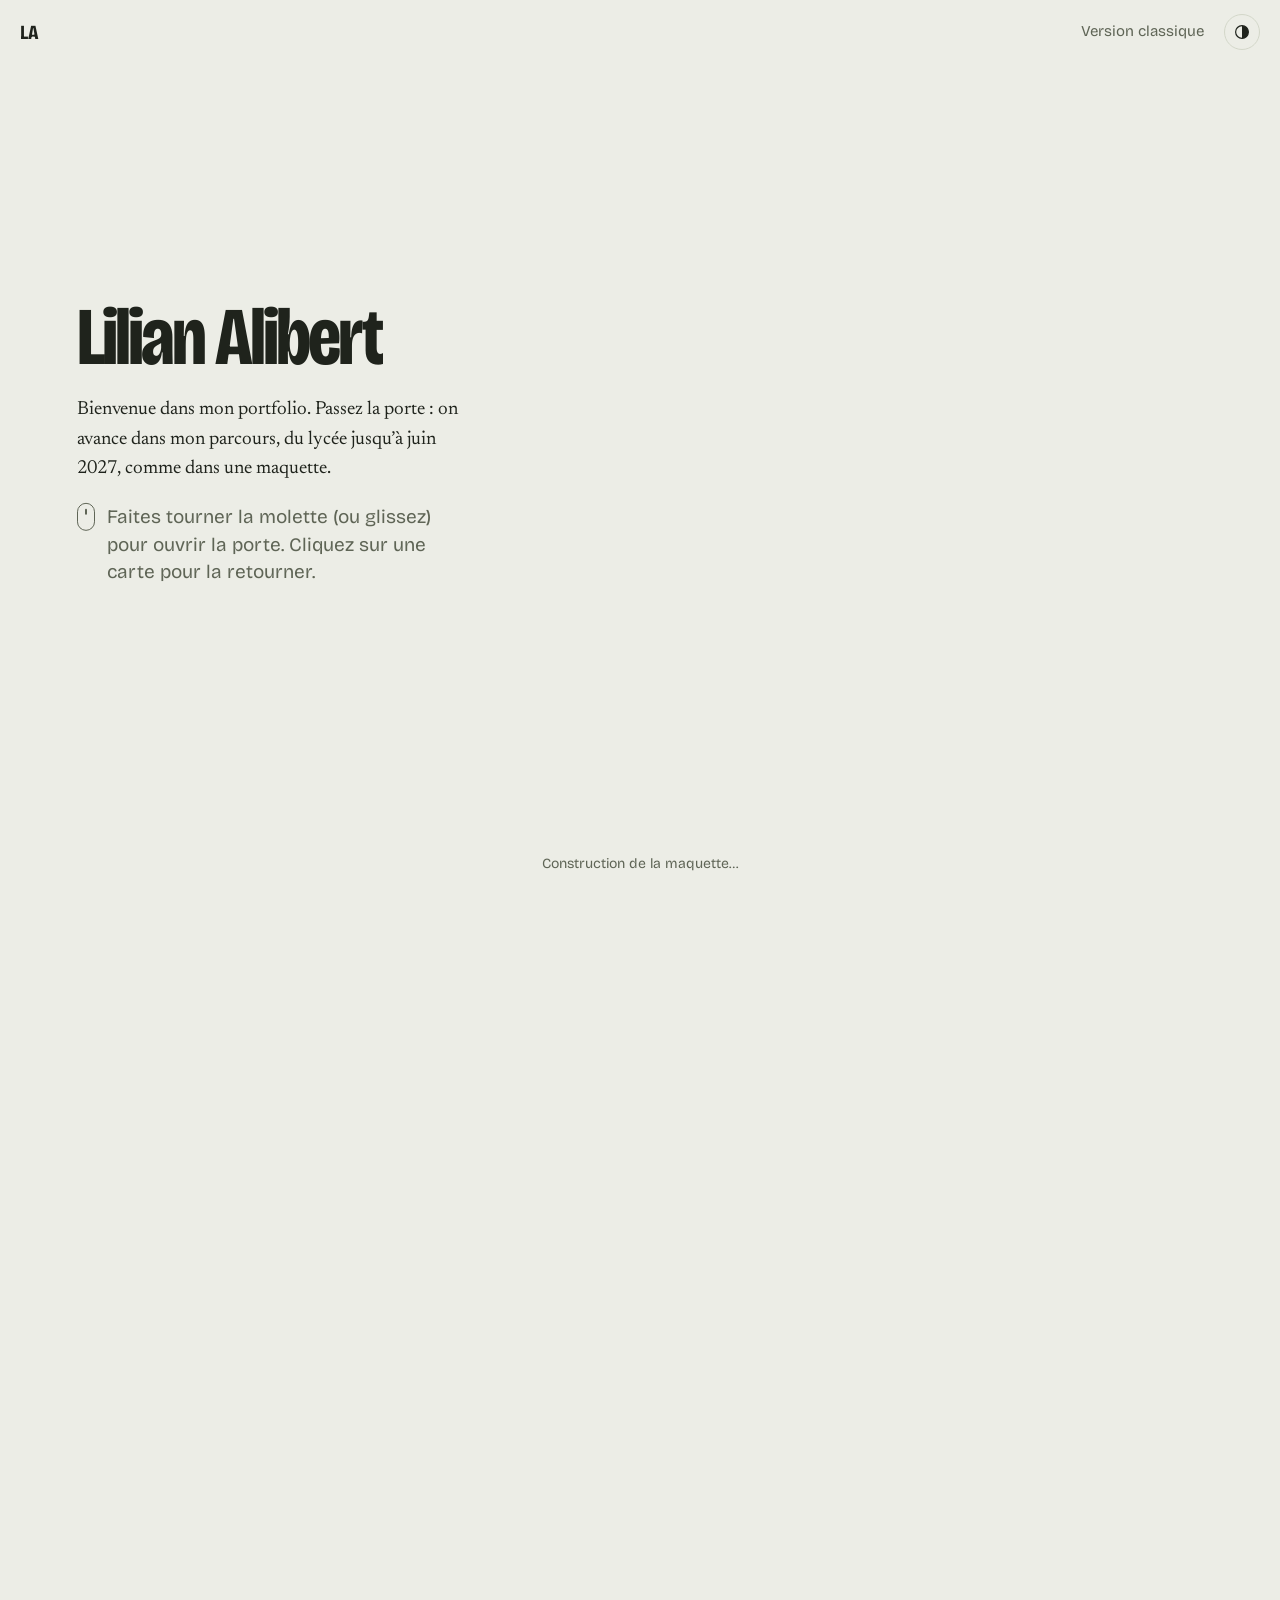
==== commit 2122ef9b: "Voyage : la molette fait avancer la caméra, suppression du fil latéral" ====
--- a/voyage/index.html
+++ b/voyage/index.html
@@ -18,11 +18,15 @@
 <link rel="preload" href="../fonts/bricolage.woff2" as="font" type="font/woff2" crossorigin>
 <link rel="preload" href="../fonts/newsreader.woff2" as="font" type="font/woff2" crossorigin>
 <link rel="modulepreload" href="lib/three.module.min.js">
-<link rel="stylesheet" href="voyage.css">
+<link rel="stylesheet" href="voyage.css?v=4">
 <script>
   try { var t = localStorage.getItem('theme'); if (t) document.documentElement.dataset.theme = t; } catch (e) {}
   if (matchMedia('(prefers-reduced-motion: reduce)').matches) document.documentElement.classList.add('flat');
-  else document.documentElement.classList.add('loading');
+  else {
+    document.documentElement.classList.add('loading');
+    // Filet de sécurité : si la 3D ne démarre pas, on affiche la version simple.
+    setTimeout(function () { var h = document.documentElement; if (h.classList.contains('loading')) { h.classList.remove('loading'); h.classList.add('flat'); } }, 12000);
+  }
 </script>
 <script type="importmap">{ "imports": { "three": "./lib/three.module.min.js" } }</script>
 </head>
@@ -37,12 +41,11 @@
 </header>
 
 <canvas id="scene" aria-hidden="true"></canvas>
-<div class="track" id="track" aria-hidden="true"></div>
 
 <section class="intro" id="intro" aria-labelledby="bienvenue">
   <h1 id="bienvenue">Lilian Alibert</h1>
   <p>Bienvenue dans mon portfolio. Passez la porte&nbsp;: on avance dans mon parcours, du lycée jusqu’à juin 2027, comme dans une maquette.</p>
-  <p class="intro__how"><span class="intro__wheel" aria-hidden="true"></span>Faites défiler pour ouvrir la porte. Cliquez sur une carte pour la retourner.</p>
+  <p class="intro__how"><span class="intro__wheel" aria-hidden="true"></span>Faites tourner la molette (ou glissez) pour ouvrir la porte. Cliquez sur une carte pour la retourner.</p>
 </section>
 
 <main class="cards" id="cards">
@@ -208,9 +211,8 @@
   </section>
 </main>
 
-<nav class="rail" aria-label="Étapes du parcours"><ol id="rail"></ol></nav>
 <p class="loader" aria-hidden="true">Construction de la maquette…</p>
 
-<script type="module" src="voyage.js"></script>
+<script type="module" src="voyage.js?v=4"></script>
 </body>
 </html>
--- a/voyage/voyage.css
+++ b/voyage/voyage.css
@@ -44,10 +44,10 @@
 .bar__theme { background: var(--bg); border: 1px solid var(--line); color: var(--ink); width: 36px; height: 36px; border-radius: 50%; display: grid; place-items: center; cursor: pointer; }
 
 /* Scène */
+html.immersive, html.immersive body { height: 100%; overflow: hidden; overscroll-behavior: none; touch-action: none; }
 #scene { position: fixed; inset: 0; width: 100%; height: 100%; display: block; }
 .css3d { position: fixed !important; inset: 0; pointer-events: none; }
 .css3d .card { pointer-events: auto; }
-.track { position: relative; width: 1px; pointer-events: none; }
 
 /* Texte d'accueil, posé devant la porte */
 .intro { position: fixed; z-index: 10; left: max(24px, 6vw); top: 50%; transform: translateY(-50%); max-width: min(30vw, 400px); transition: opacity .3s; }
@@ -93,19 +93,6 @@
 .btn--main:hover { background: var(--ink); color: var(--bg); }
 .year { font: 700 300px/1 var(--display); font-stretch: 75%; letter-spacing: -.04em; color: transparent; -webkit-text-stroke: 3px var(--line); white-space: nowrap; pointer-events: none; user-select: none; }
 
-/* Le fil des étapes : une ligne, des points alignés, l'étiquette au survol */
-.rail { position: fixed; z-index: 30; right: max(22px, env(safe-area-inset-right, 0px)); top: 50%; transform: translateY(-50%); }
-.rail ol { list-style: none; margin: 0; padding: 0; position: relative; display: grid; gap: 6px; }
-.rail ol::before { content: ""; position: absolute; right: 6px; top: 10px; bottom: 10px; width: 1px; background: var(--line); }
-.rail li { display: flex; justify-content: flex-end; }
-.rail button { all: unset; box-sizing: border-box; position: relative; display: block; width: 13px; height: 22px; cursor: pointer; }
-.rail button::after { content: ""; position: absolute; right: 2px; top: 6px; width: 9px; height: 9px; border-radius: 50%; background: var(--bg); border: 1.5px solid var(--muted); transition: background .2s, border-color .2s, transform .2s; }
-.rail button span { position: absolute; right: 24px; top: 50%; transform: translate(6px, -50%); white-space: nowrap; font: 13px/1 var(--display); color: var(--muted); opacity: 0; transition: opacity .2s, transform .2s; pointer-events: none; }
-.rail button:hover span, .rail button:focus-visible span, .rail button[aria-current="step"] span { opacity: 1; transform: translate(0, -50%); }
-.rail button[aria-current="step"] span { color: var(--ink); font-weight: 600; }
-.rail button[aria-current="step"]::after { background: var(--olive); border-color: var(--olive); transform: scale(1.25); }
-.rail button.is-done::after { background: var(--muted); }
-
 .loader { position: fixed; inset: auto 0 28px; text-align: center; font: 14px var(--display); color: var(--muted); margin: 0; z-index: 20; }
 html:not(.loading) .loader { display: none; }
 
@@ -113,7 +100,6 @@
   .intro { left: 22px; right: 22px; top: 76px; transform: none; max-width: none; }
   .intro h1 { font-size: 54px; margin-bottom: 12px; }
   .intro p { font-size: 17px; }
-  .rail { display: none; }
   .bar__now { font-size: 12px; text-align: center; }
   .bar__link { display: none; }
   .card { width: 360px; }
@@ -122,7 +108,7 @@
 }
 
 /* Sans 3D (mouvement réduit ou pas de WebGL) : une page simple. */
-.flat #scene, .flat .track, .flat .rail, .flat .intro__how, .flat .loader, .flat .card__flip { display: none !important; }
+.flat #scene, .flat .intro__how, .flat .loader, .flat .card__flip { display: none !important; }
 .flat body { padding: 90px 20px 60px; }
 .flat .intro { position: static; transform: none; max-width: 560px; margin: 0 auto 32px; }
 .flat .cards { display: grid; gap: 22px; justify-items: center; }
